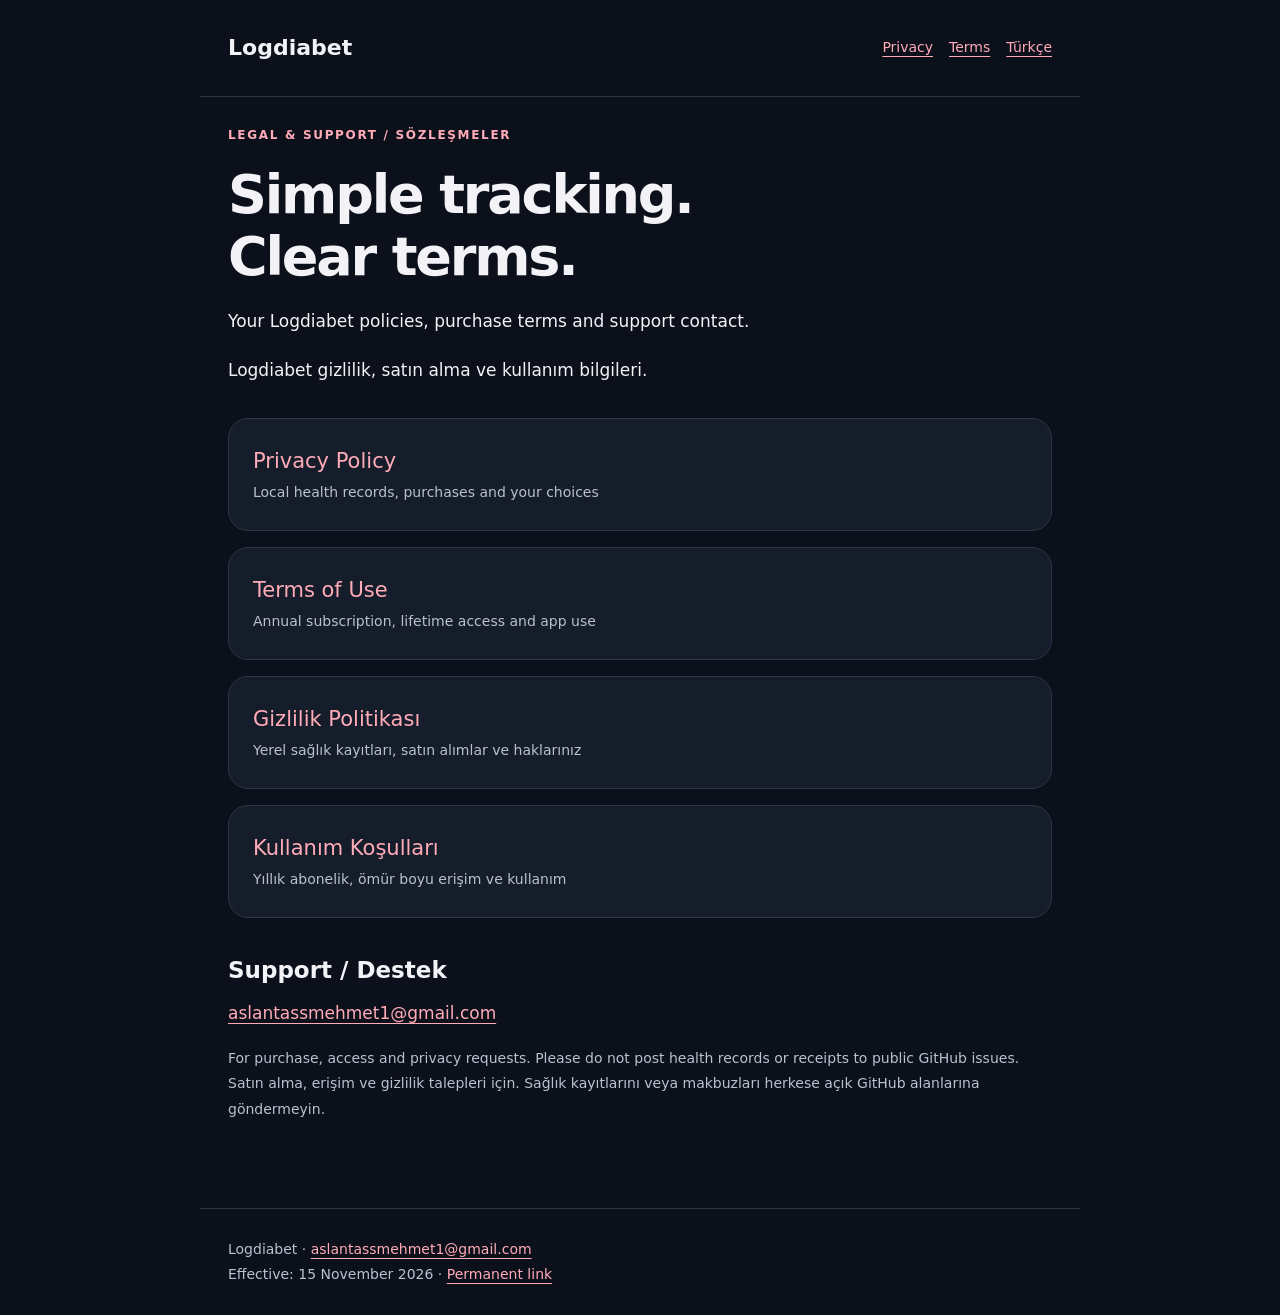
==== index.html @ 09f19e38 "Create index.html" ====
<!doctype html>
<html lang="en"><head><meta charset="utf-8"><meta name="viewport" content="width=device-width,initial-scale=1"><meta name="color-scheme" content="dark light"><meta name="description" content="Legal & support — Logdiabet"><title>Legal & support · Logdiabet</title><link rel="stylesheet" href="style.css"><link rel="alternate" hreflang="tr" href="index.html"></head><body><header><a href="index.html">Logdiabet</a><nav aria-label="Legal navigation"><a href="privacy.html">Privacy</a><a href="terms.html">Terms</a><a href="index.html" lang="tr">Türkçe</a></nav></header><main id="main"><p class="eyebrow">Legal & support / Sözleşmeler</p><h1>Simple tracking.<br>Clear terms.</h1><p>Your Logdiabet policies, purchase terms and support contact.</p><p lang="tr">Logdiabet gizlilik, satın alma ve kullanım bilgileri.</p><div class="cards"><a href="privacy.html">Privacy Policy<small>Local health records, purchases and your choices</small></a><a href="terms.html">Terms of Use<small>Annual subscription, lifetime access and app use</small></a><a href="privacy-tr.html" lang="tr">Gizlilik Politikası<small>Yerel sağlık kayıtları, satın alımlar ve haklarınız</small></a><a href="terms-tr.html" lang="tr">Kullanım Koşulları<small>Yıllık abonelik, ömür boyu erişim ve kullanım</small></a></div><section id="support"><h2>Support / Destek</h2><p><a href="mailto:aslantassmehmet1@gmail.com">aslantassmehmet1@gmail.com</a></p><p class="meta">For purchase, access and privacy requests. Please do not post health records or receipts to public GitHub issues.<br><span lang="tr">Satın alma, erişim ve gizlilik talepleri için. Sağlık kayıtlarını veya makbuzları herkese açık GitHub alanlarına göndermeyin.</span></p></section></main><footer>Logdiabet · <a href="mailto:aslantassmehmet1@gmail.com">aslantassmehmet1@gmail.com</a><br>Effective: 15 November 2026 · <a href="index.html">Permanent link</a></footer></body></html>
---- style.css ----
:root{color-scheme:dark;--bg:#0c101a;--card:#151c2a;--ink:#f3f3f7;--muted:#b9c1d1;--accent:#ffabb8;--line:#2d3547}*{box-sizing:border-box}body{margin:0;background:var(--bg);color:var(--ink);font:17px/1.8 system-ui,-apple-system,BlinkMacSystemFont,"Segoe UI",sans-serif}a{color:var(--accent);text-underline-offset:4px;overflow-wrap:anywhere}a:focus-visible{outline:3px solid var(--accent);outline-offset:5px}header,main,footer{max-width:880px;margin:auto;padding:28px}header{display:flex;justify-content:space-between;gap:20px;align-items:center;border-bottom:1px solid var(--line)}header>a{font-weight:750;font-size:22px;text-decoration:none;color:var(--ink)}nav{display:flex;gap:16px;flex-wrap:wrap;font-size:14px}.eyebrow{color:var(--accent);text-transform:uppercase;letter-spacing:.14em;font-size:12px;font-weight:700}h1{font-size:clamp(32px,7vw,54px);line-height:1.15;letter-spacing:-.04em;margin:18px 0}h2{font-size:23px;line-height:1.4;margin:36px 0 12px}p{margin:0 0 18px}.meta,footer{color:var(--muted);font-size:14px}.intro,.cards a{background:var(--card);border:1px solid var(--line);border-radius:20px;padding:24px}.intro{margin:30px 0}.contents{padding:22px 22px 22px 44px;border-left:2px solid var(--line);font-size:15px}.cards{display:grid;gap:16px;margin:32px 0}.cards a{display:block;font-size:21px;text-decoration:none}.cards small{display:block;color:var(--muted);font-size:14px}footer{border-top:1px solid var(--line);margin-top:40px}section{scroll-margin-top:20px}@media(max-width:520px){header,main,footer{padding:22px}body{font-size:16px}header{align-items:flex-start;flex-direction:column}h2{font-size:21px}.intro{padding:20px}}@media print{body{background:white;color:black;font-size:11pt}nav,.contents{display:none}a{color:inherit}header,main,footer{max-width:none;padding:12px}.intro{background:none;border-color:#aaa}h2{break-after:avoid}p{orphans:3;widows:3}}
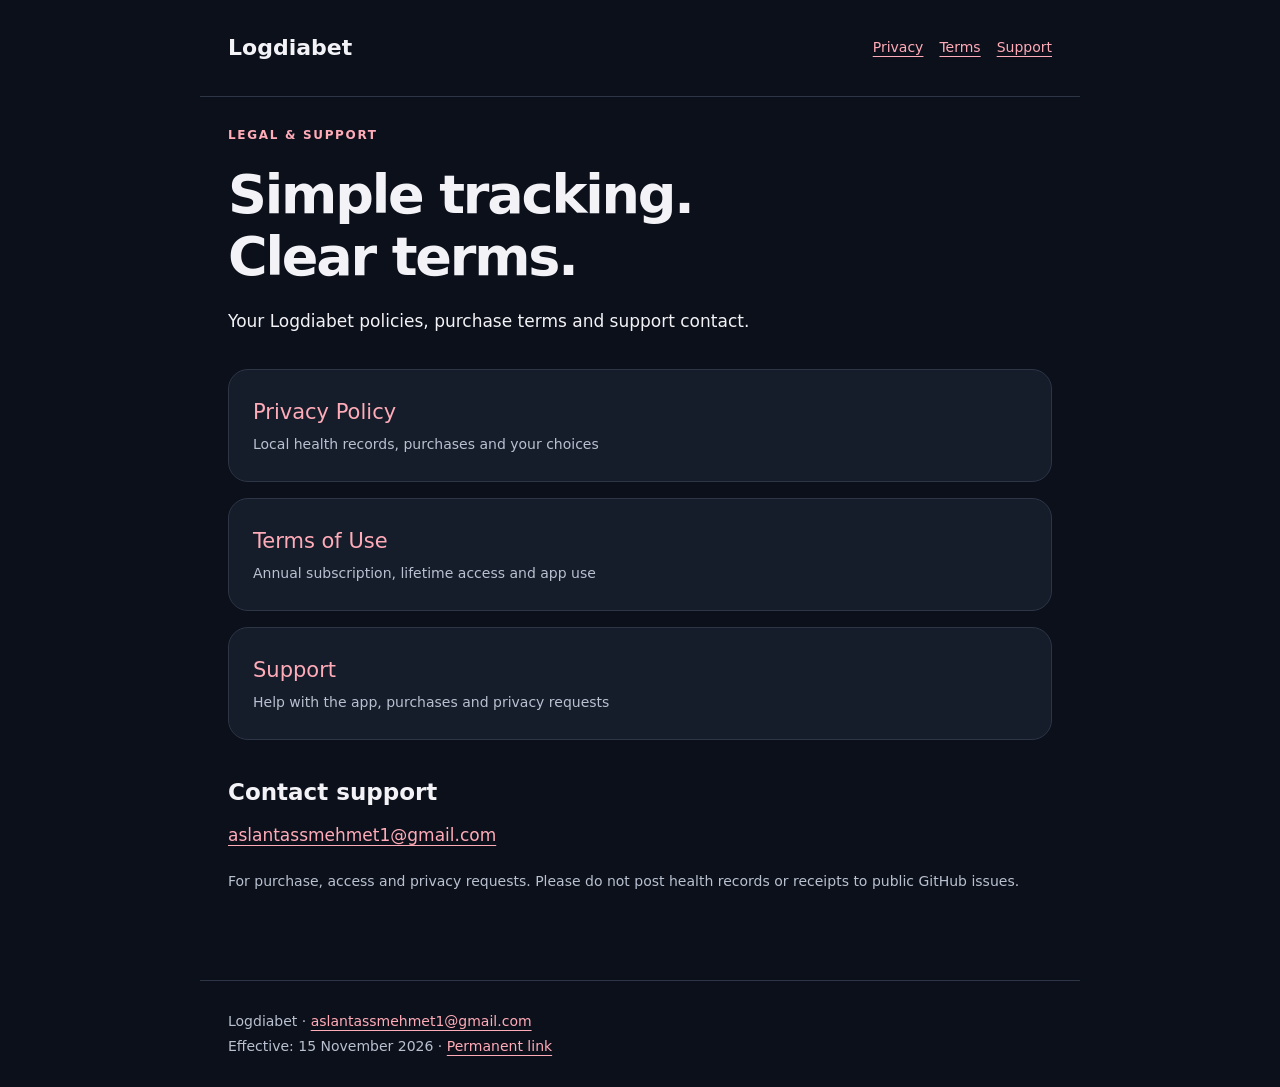
==== commit 63004052: "Update index.html" ====
--- a/index.html
+++ b/index.html
@@ -1,2 +1,2 @@
 <!doctype html>
-<html lang="en"><head><meta charset="utf-8"><meta name="viewport" content="width=device-width,initial-scale=1"><meta name="color-scheme" content="dark light"><meta name="description" content="Legal & support — Logdiabet"><title>Legal & support · Logdiabet</title><link rel="stylesheet" href="style.css"><link rel="alternate" hreflang="tr" href="index.html"></head><body><header><a href="index.html">Logdiabet</a><nav aria-label="Legal navigation"><a href="privacy.html">Privacy</a><a href="terms.html">Terms</a><a href="index.html" lang="tr">Türkçe</a></nav></header><main id="main"><p class="eyebrow">Legal & support / Sözleşmeler</p><h1>Simple tracking.<br>Clear terms.</h1><p>Your Logdiabet policies, purchase terms and support contact.</p><p lang="tr">Logdiabet gizlilik, satın alma ve kullanım bilgileri.</p><div class="cards"><a href="privacy.html">Privacy Policy<small>Local health records, purchases and your choices</small></a><a href="terms.html">Terms of Use<small>Annual subscription, lifetime access and app use</small></a><a href="privacy-tr.html" lang="tr">Gizlilik Politikası<small>Yerel sağlık kayıtları, satın alımlar ve haklarınız</small></a><a href="terms-tr.html" lang="tr">Kullanım Koşulları<small>Yıllık abonelik, ömür boyu erişim ve kullanım</small></a></div><section id="support"><h2>Support / Destek</h2><p><a href="mailto:aslantassmehmet1@gmail.com">aslantassmehmet1@gmail.com</a></p><p class="meta">For purchase, access and privacy requests. Please do not post health records or receipts to public GitHub issues.<br><span lang="tr">Satın alma, erişim ve gizlilik talepleri için. Sağlık kayıtlarını veya makbuzları herkese açık GitHub alanlarına göndermeyin.</span></p></section></main><footer>Logdiabet · <a href="mailto:aslantassmehmet1@gmail.com">aslantassmehmet1@gmail.com</a><br>Effective: 15 November 2026 · <a href="index.html">Permanent link</a></footer></body></html>
+<html lang="en"><head><meta charset="utf-8"><meta name="viewport" content="width=device-width,initial-scale=1"><meta name="color-scheme" content="dark light"><meta name="description" content="Legal & support — Logdiabet"><title>Legal & support · Logdiabet</title><link rel="stylesheet" href="style.css"></head><body><header><a href="index.html">Logdiabet</a><nav aria-label="Legal navigation"><a href="privacy.html">Privacy</a><a href="terms.html">Terms</a><a href="support.html">Support</a></nav></header><main id="main"><p class="eyebrow">Legal & support</p><h1>Simple tracking.<br>Clear terms.</h1><p>Your Logdiabet policies, purchase terms and support contact.</p><div class="cards"><a href="privacy.html">Privacy Policy<small>Local health records, purchases and your choices</small></a><a href="terms.html">Terms of Use<small>Annual subscription, lifetime access and app use</small></a><a href="support.html">Support<small>Help with the app, purchases and privacy requests</small></a></div><section id="support"><h2>Contact support</h2><p><a href="mailto:aslantassmehmet1@gmail.com">aslantassmehmet1@gmail.com</a></p><p class="meta">For purchase, access and privacy requests. Please do not post health records or receipts to public GitHub issues.</p></section></main><footer>Logdiabet · <a href="mailto:aslantassmehmet1@gmail.com">aslantassmehmet1@gmail.com</a><br>Effective: 15 November 2026 · <a href="index.html">Permanent link</a></footer></body></html>
